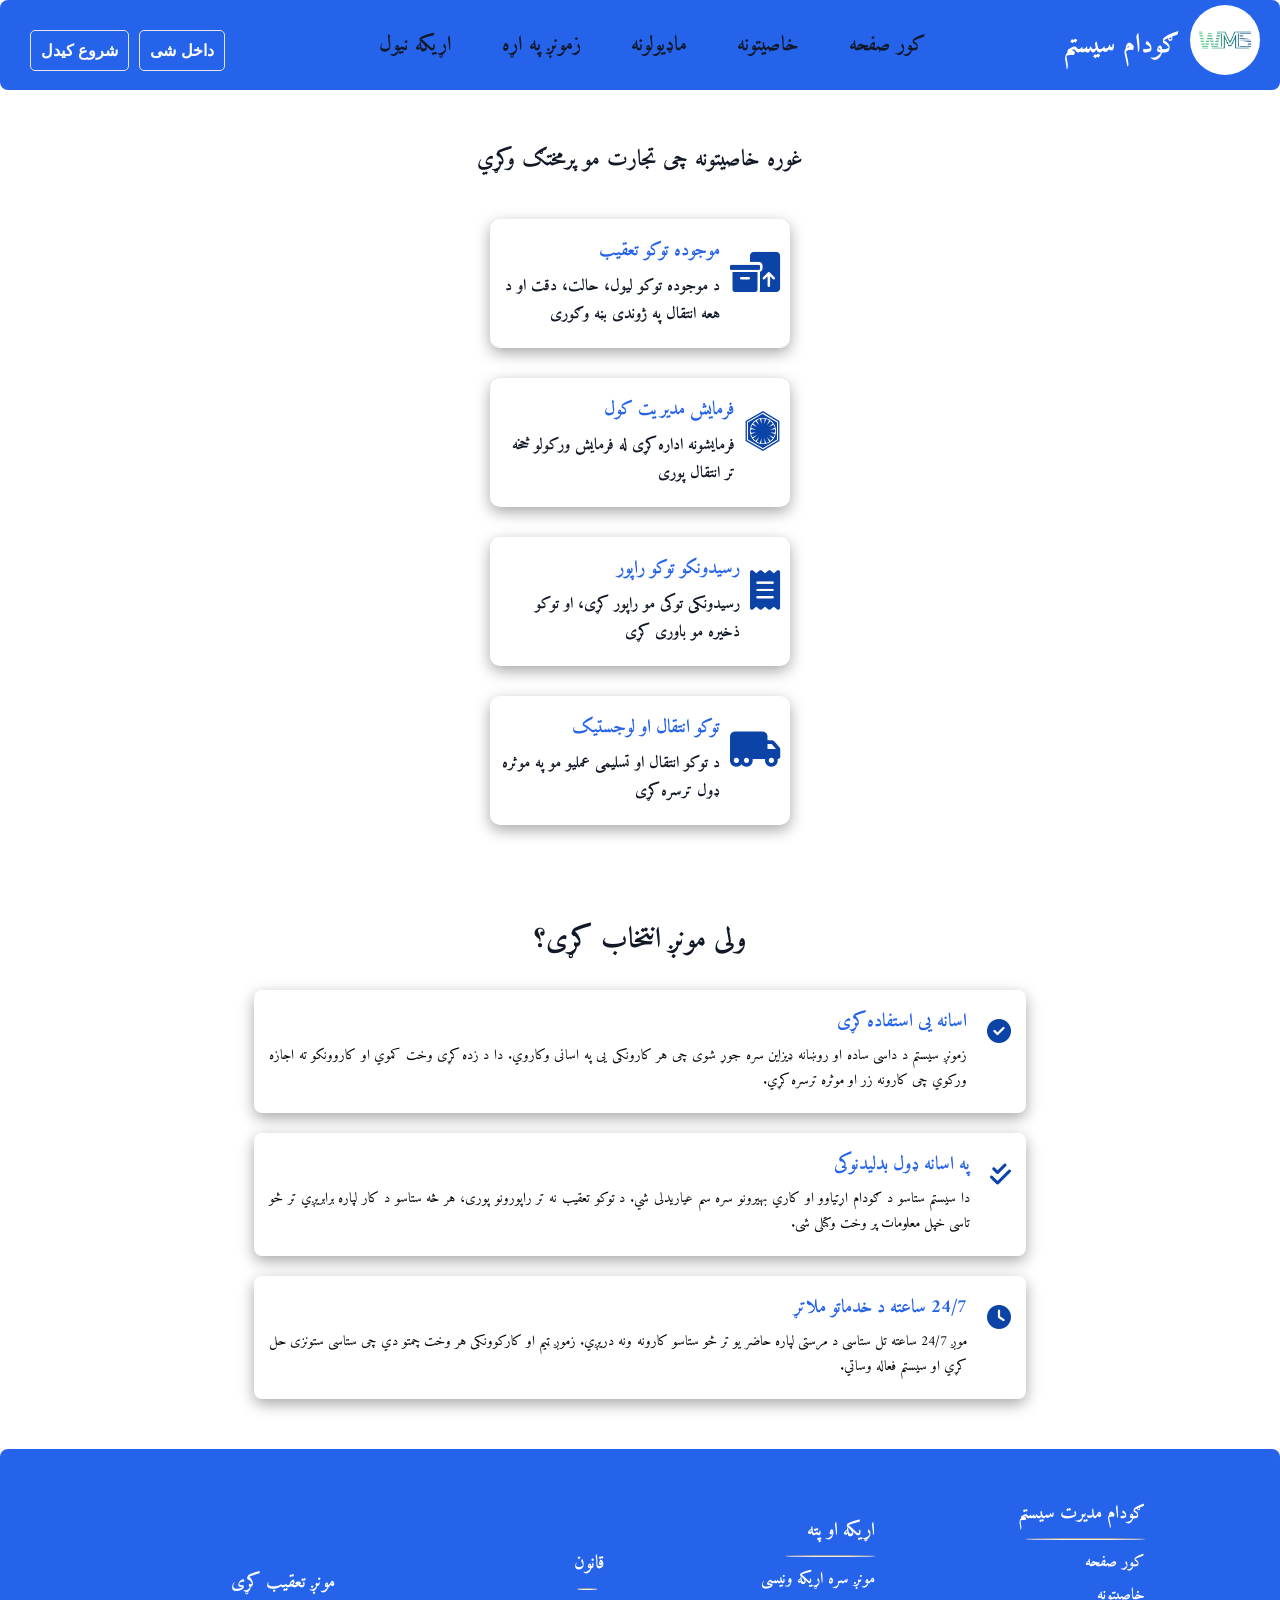
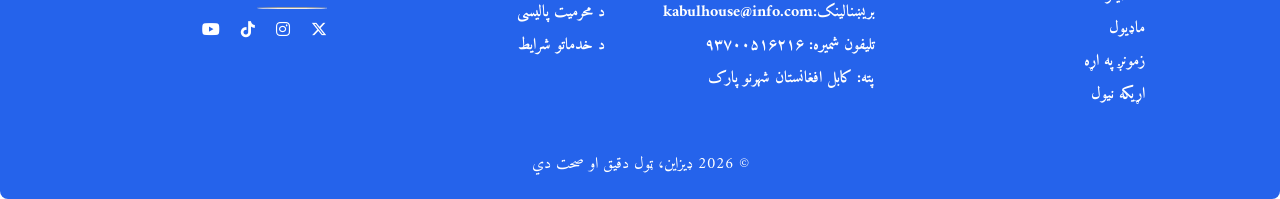
==== featurePage.html @ ecb5a09f "feature page finished" ====
<!doctype html>
<html lang="ps" dir="rtl">
  <head>
    <meta charset="UTF-8" />
    <meta name="viewport" content="width=device-width, initial-scale=1.0" />
    <title>خاصیتونه</title>
    <link rel="preconnect" href="https://fonts.googleapis.com" />
    <link rel="preconnect" href="https://fonts.gstatic.com" crossorigin />
    <link
      href="https://fonts.googleapis.com/css2?family=Amiri:ital,wght@0,400;0,700;1,400;1,700&display=swap"
      rel="stylesheet"
    />

    <link
      rel="stylesheet"
      href="https://cdnjs.cloudflare.com/ajax/libs/font-awesome/6.5.1/css/all.min.css"
    />

    <link rel="stylesheet" href="./css/main.css" />
    <link rel="stylesheet" href="./css/feature.css" />
    <link rel="stylesheet" href="./css/navbar.css" />
    <link rel="stylesheet" href="./css/footer.css" />
  </head>
  <body>
    <header class="navbar">
      <div class="logo">
        <a href="./homepage.html"><img src="./assets/logo5.png" alt="" /></a>
        <span> ګودام سیستم </span>
      </div>
      <input type="checkbox" id="toggle" />
      <label for="toggle" class="toggle-btn">&#9776;</label>
      <nav class="menu">
        <ul>
          <li><a href="./homepage.html">کور صفحه</a></li>
          <li><a href="">خاصیتونه</a></li>
          <li><a href="">ماډیولونه</a></li>
          <li><a href=""> زمونږ په اړه</a></li>
          <li><a href="">اړیکه نیول</a></li>
        </ul>
        <div class="buttons">
          <button>داخل شی</button>
          <button id="start">شروع کیدل</button>
        </div>
      </nav>
    </header>

    <main>
      <section class="features">
        <h1>غوره خاصیتونه چی تجارت مو پرمختګ وکړي</h1>
        <div class="feature-cards">
          <div class="card">
            <div class="card-icon">
              <i
                class="fa-solid fa-boxes-packing"
                style="color: rgb(11, 67, 167)"
              ></i>
            </div>
            <div class="card-text">
              <h3>موجوده توکو تعقیب</h3>
              <p>
                د موجوده توکو لیول، حالت، دقت او د هعه انتقال په ژوندی بڼه وګوری
              </p>
            </div>
          </div>
          <div class="card">
            <div class="card-icon">
              <i
                class="fa-brands fa-first-order"
                style="color: rgb(11, 67, 167)"
              ></i>
            </div>
            <div class="card-text">
              <h3>فرمایش مدیریت کول</h3>
              <p>فرمایشونه اداره کړی له فرمایش ورکولو څخه تر انتقال پوری</p>
            </div>
          </div>
          <div class="card">
            <div class="card-icon">
              <i
                class="fa-solid fa-receipt"
                style="color: rgb(11, 67, 167)"
              ></i>
            </div>
            <div class="card-text">
              <h3>رسیدونکو توکو راپور</h3>
              <p>رسیدونکی توکی مو راپور کړی، او توکو ذخیره مو باوری کړی</p>
            </div>
          </div>
          <div class="card">
            <div class="card-icon">
              <i
                class="fa-solid fa-truck-moving"
                style="color: rgb(11, 67, 167)"
              ></i>
            </div>
            <div class="card-text">
              <h3>توکو انتقال او لوجستیک</h3>
              <p>د توکو انتقال او تسلیمی عملیو مو په موثره ډول ترسره کړی</p>
            </div>
          </div>
        </div>
      </section>

      <section class="choose-us">
        <h1>ولی مونږ انتخاب کړی؟</h1>
        <div class="cards">
          <div class="card">
            <div class="icon">
              <i
                class="fa-solid fa-circle-check"
                style="color: rgb(11, 67, 167)"
              ></i>
            </div>
            <div class="text">
              <h3>اسانه یی استفاده کړی</h3>
              <p>
                زمونږ سیستم د داسی ساده او روښانه ډیزاین سره جوړ شوی چی هر
                کارونکی یی په اسانی وکاروي. دا د زده کړی وخت کموي او کاروونکو ته
                اجازه ورکوي چی کارونه زر او موثره ترسره کړي.
              </p>
            </div>
          </div>
          <div class="card">
            <div class="icon">
              <i
                class="fa-solid fa-check-double"
                style="color: rgb(11, 67, 167)"
              ></i>
            </div>
            <div class="text">
              <h3>په اسانه ډول بدلیدنوکی</h3>
              <p>
                دا سیستم ستاسو د ګودام اړتیاوو او کاري بهیرونو سره سم عیاریدلی
                شي. د توکو تعقیب نه تر راپورونو پوری، هر څه ستاسو د کار لپاره
                برابریږي تر څو تاسی خپل معلومات پر وخت وکتلی شی.
              </p>
            </div>
          </div>
          <div class="card">
            <div class="icon">
              <i class="fa-solid fa-clock" style="color: rgb(11, 67, 167)"></i>
            </div>
            <div class="text">
              <h3>24/7 ساعته د خدماتو ملاتړ</h3>
              <p>
                موږ 24/7 ساعته تل ستاسی د مرستی لپاره حاضر یو تر څو ستاسو کارونه
                ونه دریږي. زموږ ټیم او کارکوونکی هر وخت چمتو دي چی ستاسی ستونزی
                حل کړي او سیستم فعاله وساتي.
              </p>
            </div>
          </div>
        </div>
      </section>
    </main>

    <footer class="footer-section">
      <div class="footer-cards">
        <div class="foot-menu" id="card">
          <h3>ګودام مدیرت سیستم</h3>
          <hr />
          <ul>
            <li><a href="">کور صفحه</a></li>
            <li><a href="">خاصیتونه</a></li>
            <li><a href="">ماډیول</a></li>
            <li><a href=""> زمونږ په اړه</a></li>
            <li><a href="">اړیکه نیول</a></li>
          </ul>
        </div>
        <div class="contact-info" id="card">
          <h3>اړیکه او پته</h3>
          <hr />
          <h4>مونږ سره اړیکه ونیسی</h4>
          <p><strong>بریښنالینک:</strong>kabulhouse@info.com</p>
          <p><strong>تلیفون شمیره: ۹۳۷۰۰۵۱۶۲۱۶</strong></p>
          <p><strong>پته: کابل افغانستان شهرنو پارک</strong></p>
        </div>

        <div class="legal" id="card">
          <h3>قانون</h3>
          <hr />
          <a href="./privacy_policy.html">د محرمیت پالیسی</a>
          <a href="./termsOfServices.html">د خدماتو شرایط</a>
        </div>

        <div class="social-media" id="card">
          <h3>مونږ تعقیب کړی</h3>
          <hr />
          <a href="www.twitter.com/warehouse_system"
            ><i class="fa-brands fa-x-twitter" style="color: #ffffff"></i
          ></a>
          <a href="www.instagram.com/warehouse_system"
            ><i class="fa-brands fa-instagram" style="color: #ffffff"></i
          ></a>
          <a href="www.tiktok.com/warehouse_system"
            ><i class="fa-brands fa-tiktok" style="color: #ffffff"></i
          ></a>
          <a href="www.youtube.com/warehouse_system"
            ><i class="fa-brands fa-youtube" style="color: #ffffff"></i
          ></a>
        </div>
      </div>
      <div class="copy">
        <p>&copy; 2026 ډیزاین، ټول دقیق او صحت دي</p>
      </div>
    </footer>
  </body>
</html>
---- css/main.css ----
* {
  padding: 0;
  margin: 0;
  box-sizing: border-box;
}
body {
  direction: rtl;
  text-align: right;
  font-family: "Amiri", serif;
}
:root {
  --primary: #2563eb;
  --primaryDark: #1e40af;
  --background: #f8fafc;
  --card: #ffffff;
  --border: #e5e7eb;
  --textPrimary: #111827;
  --textSecondary: #6b7280;
  --success: #10b981;
  --warning: #f59e0b;
  --danger: #ef4444;
}
/* 
h1: 36
h2: 28
h3: 22
body: 16
samll: 14
*/
---- css/feature.css ----
* {
  padding: 0;
  margin: 0;
  box-sizing: border-box;
}

/* h3: font-size: 1.5rem;
   h1:   font-size: 2.3rem
   cards h1: font-size: 1.4rem;
   cards text: font-size: 16px;
*/

.features {
  width: 100%;
  margin: 50px 0;
  display: flex;
  flex-direction: column;
  justify-content: center;
  align-items: center;
  text-align: center;
}
.features h1 {
  font-size: 1.4rem;
  font-weight: 800;
  color: var(--textPrimary);
}
.feature-cards {
  display: grid;
  /* grid-template-columns: repeat(auto-fit, minmax(180px, 1fr)); */
  grid-template-columns: 1fr;
  margin: 40px 0;
  padding: 0 10px;
  gap: 30px;
}
.feature-cards .card {
  display: flex;
  box-shadow: rgba(0, 0, 0, 0.35) 0px 5px 15px;
  border-radius: 10px;
  padding: 15px 10px;
  width: 300px;
}
.feature-cards .card .card-icon {
  font-size: 2.5rem;
  margin-left: 10px;
  margin-top: 8px;
}
.card .card-text {
  text-align: start;
}
.card .card-text h3 {
  font-size: 1.2srem;
  font-weight: 800;
  color: var(--primary);
}
.card .card-text p {
  font-size: 16px;
  color: var(--textPrimary);
  font-weight: 700;
}
.choose-us {
  width: 100%;
  margin: 50px 0;
  display: flex;
  flex-direction: column;
  justify-content: center;
  align-items: center;
  text-align: center;
}
.choose-us h1 {
  font-size: 1.8rem;
  font-weight: 800;
  color: var(--textPrimary);
  margin-bottom: 25px;
}
.cards {
  display: flex;
  flex-direction: column;
  justify-content: center;
  align-items: center;
  gap: 20px;
}
.cards .card {
  display: flex;
  width: 80%;
  box-shadow: rgba(0, 0, 0, 0.35) 0px 5px 15px;
  border-radius: 8px;
  padding: 5px;
}
.cards .card .icon {
  padding: 10px;
  font-size: 1.5rem;
  /* margin-left: 10px; */
  margin-top: 8px;
}
.cards .card .text {
  text-align: start;
  padding: 10px;
}
.cards .card .text h3 {
  font-size: 1.2srem;
  font-weight: 800;
  color: var(--primary);
}
.cards .card .text p {
  font-size: 14px;
  text-align: justify;
}
---- css/navbar.css ----
* {
  padding: 0;
  margin: 0;
  box-sizing: border-box;
}
.navbar {
  display: flex;
  justify-content: space-between;
  align-items: center;
  position: relative;
  background-color: var(--primary);
  border-radius: 8px;
  color: #ffffff;
  height: 90px;
}
.logo {
  display: flex;
  align-items: center;
  gap: 10px;
  margin-right: 20px;
}
.logo img {
  width: 50px;
  border-radius: 50%;
}
.logo span {
  font-size: 1.5rem;
  font-weight: 800;
}
.menu {
  display: none;
  flex-direction: column;
  position: absolute;
  top: 90px;
  left: 30px;
  width: 30%;
  text-align: center;
  z-index: 1;
}

.menu ul {
  display: flex;
  flex-direction: column;
  align-items: center;
  gap: 30px;
}
.menu ul li {
  list-style: none;
}
.menu ul li a {
  text-decoration: none;
  color: var(--textPrimary);
  font-size: 1.3rem;
  font-weight: bold;
}
.menu ul li:hover {
  transform: scale(1.05);
}
.dropdown .dropbtn {
  cursor: pointer;
  border: none;
  outline: none;
  color: var(--textPrimary);
  font-size: 1.2rem;
  font-weight: bold;
  background-color: inherit;
}
.dropdown:hover .dropbtn {
  transform: scale(1.05);
  /* box-shadow: 0 5px 15px rgb(197, 195, 195); */
}
.dropdown-content {
  display: none;
  position: absolute;
  background-color: var(--background);
  min-width: 160px;
  z-index: 1;
}
.dropdown-content a {
  float: none;
  color: var(--textPrimary);
  padding: 8px 10px;
  display: block;
  text-align: right;
  text-decoration: none;
}
.dropdown-content a:hover {
  background-color: #ddd;
}
.dropdown:hover .dropdown-content {
  display: block;
}
.navbar .buttons {
  display: flex;
  flex-direction: column;
  gap: 10px;
}
.navbar .buttons button {
  margin-top: 10px;
  padding: 10px;
  border-radius: 5px;
  border: 1px solid var(--border);
  color: #ffffff;
  cursor: pointer;
  background-color: var(--primary);
  font-size: 16px;
  font-weight: 700;
}
.navbar .buttons button:hover {
  transform: scale(1.05);
  box-shadow: 0 5px 15px rgb(197, 195, 195);
}
.navbar .buttons button:active {
  transform: scale(0.95);
}
#toggle {
  display: none;
}
.toggle-btn {
  font-size: 26px;
  cursor: pointer;
  margin: 0 20px;
}
#toggle:checked ~ .menu {
  display: flex;
}
#toggle:checked ~ .buttons button {
  display: flex;
}
@media (min-width: 992px) {
  .toggle-btn {
    display: none;
  }
  .navbar {
    display: flex;
    justify-content: space-between;
    align-items: center;
    position: relative;
    background-color: var(--primary);
    border-radius: 8px;
    color: #ffffff;
    padding: 20px 0;
    height: 90px;
  }
  .menu {
    display: flex;
    flex-direction: row;
    justify-content: space-between;
    align-items: center;
    position: absolute;
    top: 22%;
    width: 70%;
    text-align: center;
    z-index: 1;
  }
  .menu ul {
    display: flex;
    justify-content: center;
    align-items: center;
    flex-direction: row;
    gap: 30px;
  }
  .navbar .buttons {
    display: flex;
    flex-direction: row;
    gap: 10px;
  }
  .logo img {
    width: 70px;
    border-radius: 50%;
  }
  .logo span {
    font-size: 1.7rem;
    font-weight: 800;
  }
}
@media (min-width: 1200px) {
  .menu ul {
    display: flex;
    justify-content: center;
    align-items: center;
    flex-direction: row;
    gap: 50px;
  }
}
---- css/footer.css ----
.footer-section {
  width: 100%;
  padding: 1rem 3rem;
  background-color: var(--primary);
  border-radius: 8px;
}
.footer-section .footer-cards {
  display: flex;
  flex-wrap: wrap;
  justify-content: center;
  align-items: center;
  gap: 70px;
  color: #ffffff;
  padding: 2rem 3rem;
}
.footer-section .footer-cards #card {
  flex: 1 1 150px;
  max-width: 200px;
}
.footer-section .foot-menu hr {
  width: 60%;
  height: 2px;
  border-radius: 50%;
  margin: 8px 0;
}
.footer-section .foot-menu ul {
  list-style: none;
}
.footer-section .foot-menu ul li {
  margin: 5px 0;
}
.footer-section .foot-menu ul li a {
  color: #ffffff;
  font-size: 16px;
  text-decoration: none;
  font-weight: 700;
}
.footer-section .contact-info hr {
  width: 45%;
  height: 2px;
  border-radius: 50%;
  margin: 8px 0;
}
.footer-section .contact-info {
  color: #ffffff;
  font-size: 16px;
  font-weight: 700;
}
.footer-section .contact-info h2,
p {
  margin: 5px 0;
}
.footer-section .legal hr {
  width: 10%;
  height: 2px;
  border-radius: 50%;
  margin: 8px;
}
.footer-section .legal a {
  display: block;
  color: #ffffff;
  font-size: 16px;
  text-decoration: none;
  font-weight: 700;
  margin: 5px 0;
}
.footer-section .social-media hr {
  width: 35%;
  height: 2px;
  border-radius: 50%;
  margin: 8px;
}
.footer-section .social-media a {
  margin: 5px 8px;
}
.footer-section p {
  font-size: 16px;
  color: #ffffff;
}
.footer-section .copy {
  width: 100%;
  text-align: center;
}

@media (min-width: 992px) {
  .faq .faq-title {
    font-size: 2.5rem;
  }
}
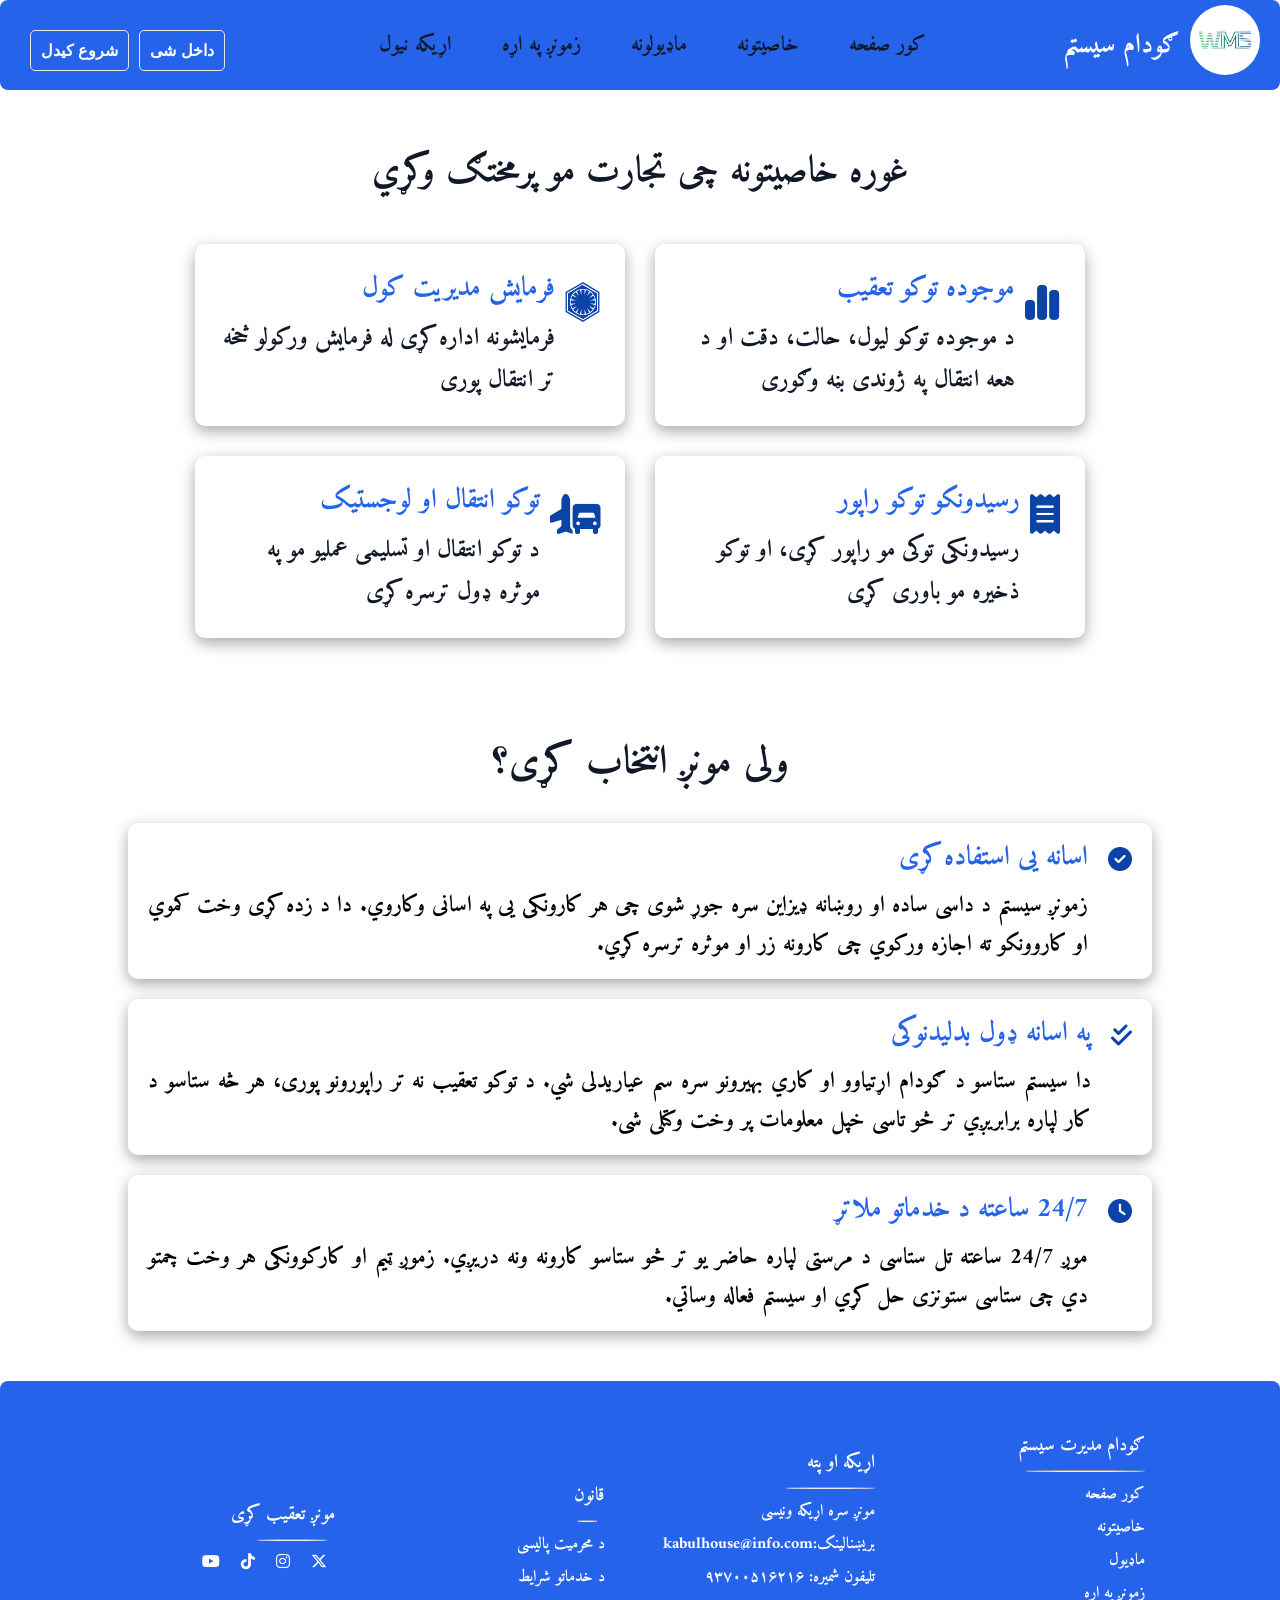
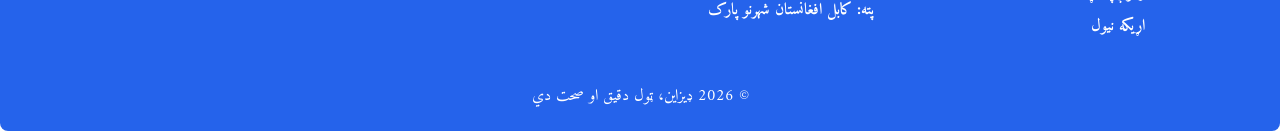
==== commit 1fb031ca: "feature page responsivness is finshed" ====
--- a/featurePage.html
+++ b/featurePage.html
@@ -51,7 +51,7 @@
           <div class="card">
             <div class="card-icon">
               <i
-                class="fa-solid fa-boxes-packing"
+                class="fa-solid fa-chart-simple"
                 style="color: rgb(11, 67, 167)"
               ></i>
             </div>
@@ -89,7 +89,7 @@
           <div class="card">
             <div class="card-icon">
               <i
-                class="fa-solid fa-truck-moving"
+                class="fa-solid fa-truck-plane"
                 style="color: rgb(11, 67, 167)"
               ></i>
             </div>
--- a/css/feature.css
+++ b/css/feature.css
@@ -83,8 +83,8 @@
   display: flex;
   width: 80%;
   box-shadow: rgba(0, 0, 0, 0.35) 0px 5px 15px;
-  border-radius: 8px;
-  padding: 5px;
+  border-radius: 10px;
+  padding: 0px 10px;
 }
 .cards .card .icon {
   padding: 10px;
@@ -103,5 +103,110 @@
 }
 .cards .card .text p {
   font-size: 14px;
+  font-weight: 700;
   text-align: justify;
 }
+
+@media (min-width: 481px) {
+  .features h1 {
+    font-size: 1.8rem;
+  }
+  .feature-cards .card {
+    width: 380px;
+    padding: 16px 20px;
+  }
+  .card .card-text h3 {
+    font-size: 1.5rem;
+  }
+  .card .card-text p {
+    font-size: 1.2rem;
+  }
+  .choose-us h1 {
+    font-size: 2.3rem;
+  }
+  .cards .card .text h3 {
+    font-size: 1.5rem;
+    font-weight: 800;
+    color: var(--primary);
+  }
+  .cards .card .text p {
+    font-size: 18px;
+  }
+}
+@media (min-width: 670px) {
+  .feature-cards {
+    display: grid;
+    grid-template-columns: 1fr 1fr;
+  }
+  .feature-cards .card {
+    width: 300px;
+    padding: 10px 14px;
+  }
+  .card .card-text p {
+    font-size: 18px;
+  }
+}
+@media (min-width: 768px) {
+  .features h1 {
+    font-size: 2.2rem;
+  }
+  .feature-cards .card {
+    width: 330px;
+    padding: 10px 16px;
+  }
+  .card .card-text h3 {
+    font-size: 1.5rem;
+  }
+  .card .card-text p {
+    font-size: 1.2rem;
+  }
+  .choose-us h1 {
+    font-size: 2.3rem;
+  }
+  .cards .card .text h3 {
+    font-size: 1.5rem;
+    font-weight: 800;
+    color: var(--primary);
+  }
+  .cards .card .text p {
+    font-size: 1rem;
+  }
+}
+
+@media (min-width: 880px) {
+  .feature-cards {
+    display: grid;
+    grid-template-columns: 1fr 1fr;
+  }
+  .feature-cards .card {
+    width: 380px;
+    padding: 16px 20px;
+  }
+  .card .card-text p {
+    font-size: 1.3rem;
+  }
+}
+@media (min-width: 992px) {
+  .features h1 {
+    font-size: 2.3rem;
+  }
+  .feature-cards .card {
+    width: 430px;
+    padding: 20px 25px;
+  }
+  .card .card-text h3 {
+    font-size: 1.7rem;
+  }
+  .card .card-text p {
+    font-size: 1.5rem;
+  }
+  .choose-us h1 {
+    font-size: 2.5rem;
+  }
+  .cards .card .text h3 {
+    font-size: 1.7rem;
+  }
+  .cards .card .text p {
+    font-size: 1.4rem;
+  }
+}
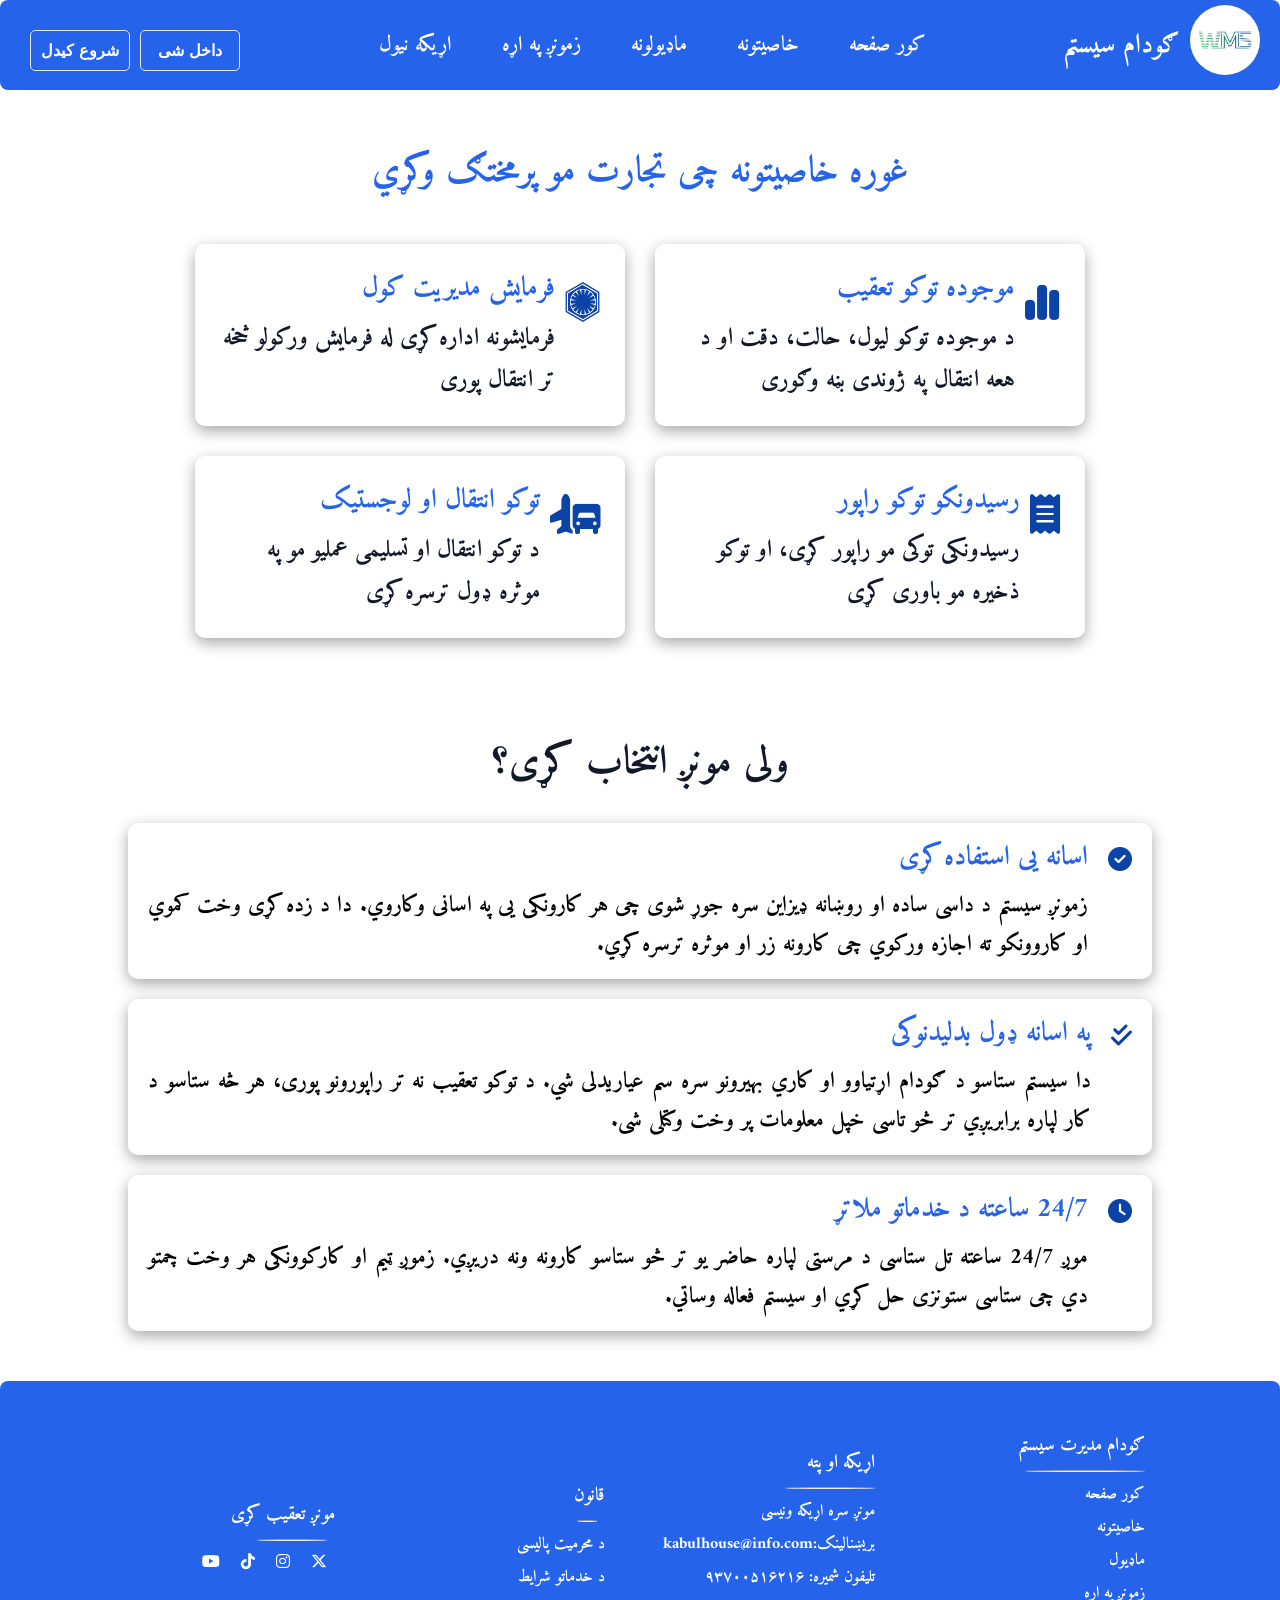
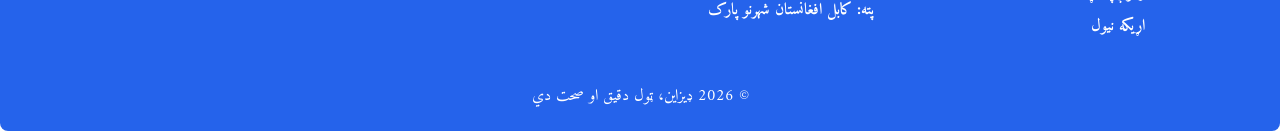
==== commit d17cf551: "updated" ====
--- a/featurePage.html
+++ b/featurePage.html
@@ -32,10 +32,10 @@
       <nav class="menu">
         <ul>
           <li><a href="./homepage.html">کور صفحه</a></li>
-          <li><a href="">خاصیتونه</a></li>
-          <li><a href="">ماډیولونه</a></li>
-          <li><a href=""> زمونږ په اړه</a></li>
-          <li><a href="">اړیکه نیول</a></li>
+          <li><a href="./featurePage.html">خاصیتونه</a></li>
+          <li><a href="./modulePage.html">ماډیولونه</a></li>
+          <li><a href="./aboutPage.html"> زمونږ په اړه</a></li>
+          <li><a href="./contactPage.html">اړیکه نیول</a></li>
         </ul>
         <div class="buttons">
           <button>داخل شی</button>
@@ -159,11 +159,11 @@
           <h3>ګودام مدیرت سیستم</h3>
           <hr />
           <ul>
-            <li><a href="">کور صفحه</a></li>
-            <li><a href="">خاصیتونه</a></li>
-            <li><a href="">ماډیول</a></li>
-            <li><a href=""> زمونږ په اړه</a></li>
-            <li><a href="">اړیکه نیول</a></li>
+            <li><a href="./homepage.html">کور صفحه</a></li>
+            <li><a href="./featurePage.html">خاصیتونه</a></li>
+            <li><a href="./modulePage.html">ماډیول</a></li>
+            <li><a href="./aboutPage.html"> زمونږ په اړه</a></li>
+            <li><a href="./contactPage.html">اړیکه نیول</a></li>
           </ul>
         </div>
         <div class="contact-info" id="card">
--- a/css/main.css
+++ b/css/main.css
@@ -27,3 +27,10 @@
 body: 16
 samll: 14
 */
+/* box-shadow: rgba(0, 0, 0, 0.35) 0px 5px 15px; */
+
+/* h3: font-size: 1.5rem;
+   h1:   font-size: 2.3rem
+   cards h1: font-size: 1.4rem;
+   cards text: font-size: 16px;
+*/
--- a/css/feature.css
+++ b/css/feature.css
@@ -9,7 +9,6 @@
    cards h1: font-size: 1.4rem;
    cards text: font-size: 16px;
 */
-
 .features {
   width: 100%;
   margin: 50px 0;
@@ -22,7 +21,7 @@
 .features h1 {
   font-size: 1.4rem;
   font-weight: 800;
-  color: var(--textPrimary);
+  color: var(--primary);
 }
 .feature-cards {
   display: grid;
@@ -48,7 +47,7 @@
   text-align: start;
 }
 .card .card-text h3 {
-  font-size: 1.2srem;
+  font-size: 1.2rem;
   font-weight: 800;
   color: var(--primary);
 }
@@ -97,7 +96,7 @@
   padding: 10px;
 }
 .cards .card .text h3 {
-  font-size: 1.2srem;
+  font-size: 1.2rem;
   font-weight: 800;
   color: var(--primary);
 }
--- a/css/navbar.css
+++ b/css/navbar.css
@@ -26,6 +26,7 @@
 .logo span {
   font-size: 1.5rem;
   font-weight: 800;
+  color: #ffffff;
 }
 .menu {
   display: none;
@@ -33,7 +34,6 @@
   position: absolute;
   top: 90px;
   left: 30px;
-  width: 30%;
   text-align: center;
   z-index: 1;
 }
@@ -42,21 +42,21 @@
   display: flex;
   flex-direction: column;
   align-items: center;
-  gap: 30px;
+  gap: 5px;
 }
 .menu ul li {
   list-style: none;
 }
 .menu ul li a {
   text-decoration: none;
-  color: var(--textPrimary);
+  color: #ffffff;
   font-size: 1.3rem;
   font-weight: bold;
 }
 .menu ul li:hover {
   transform: scale(1.05);
 }
-.dropdown .dropbtn {
+/* .dropdown .dropbtn {
   cursor: pointer;
   border: none;
   outline: none;
@@ -67,7 +67,7 @@
 }
 .dropdown:hover .dropbtn {
   transform: scale(1.05);
-  /* box-shadow: 0 5px 15px rgb(197, 195, 195); */
+  box-shadow: 0 5px 15px rgb(197, 195, 195);
 }
 .dropdown-content {
   display: none;
@@ -89,15 +89,18 @@
 }
 .dropdown:hover .dropdown-content {
   display: block;
-}
+} */
 .navbar .buttons {
   display: flex;
   flex-direction: column;
+  justify-content: center;
+  align-items: center;
   gap: 10px;
 }
 .navbar .buttons button {
   margin-top: 10px;
   padding: 10px;
+  width: 100px;
   border-radius: 5px;
   border: 1px solid var(--border);
   color: #ffffff;
@@ -107,11 +110,13 @@
   font-weight: 700;
 }
 .navbar .buttons button:hover {
+  transition: 0.3s;
   transform: scale(1.05);
   box-shadow: 0 5px 15px rgb(197, 195, 195);
 }
 .navbar .buttons button:active {
-  transform: scale(0.95);
+  transform: scale(0.8);
+  background-color: var(--primaryDark);
 }
 #toggle {
   display: none;
@@ -123,6 +128,10 @@
 }
 #toggle:checked ~ .menu {
   display: flex;
+  width: 100%;
+  left: 0;
+  background-color: var(--primary);
+  padding: 20px;
 }
 #toggle:checked ~ .buttons button {
   display: flex;
